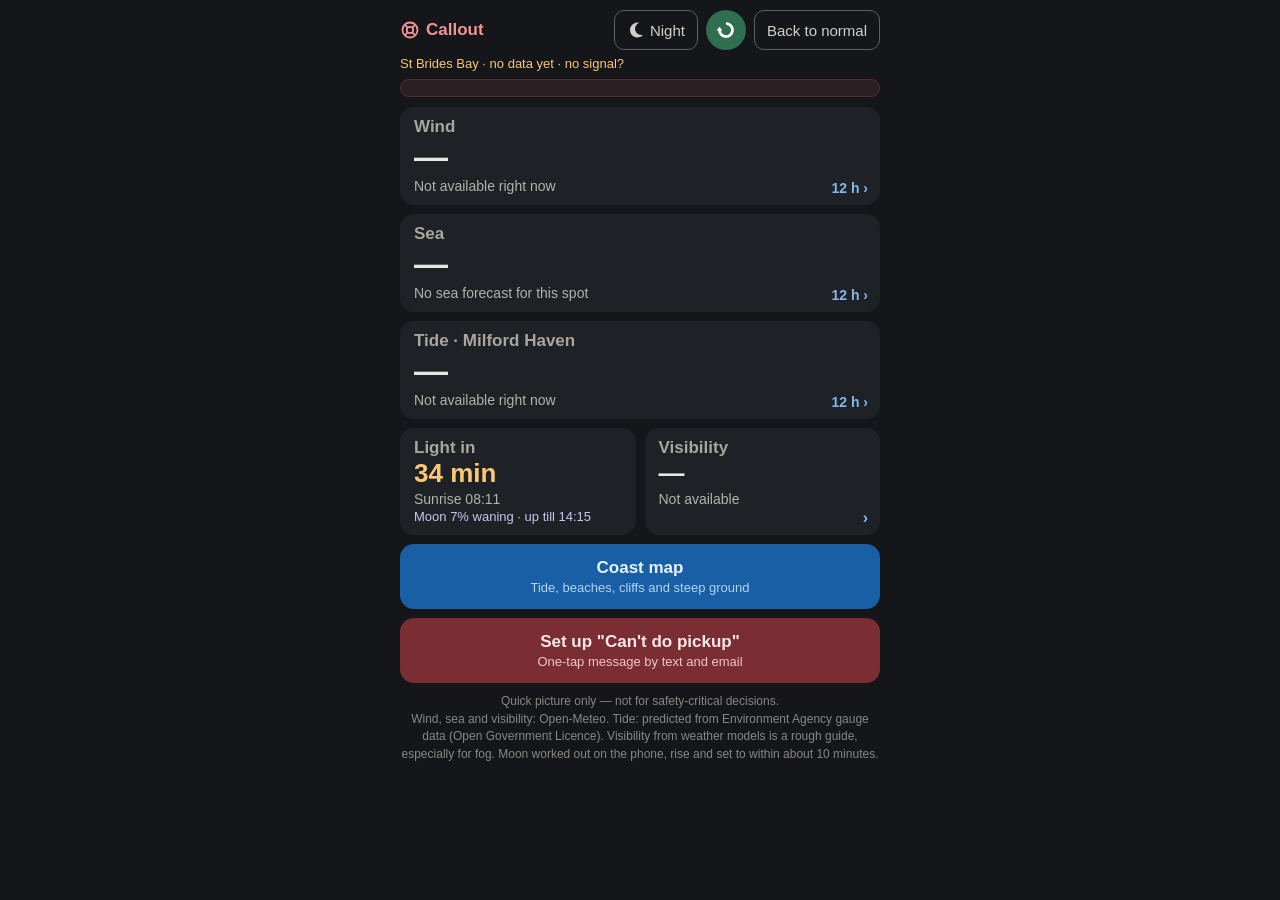
==== callout.html @ 552d213f "Add files via upload" ====
<!doctype html>
<html lang="en">
<head>
  <meta charset="utf-8">
  <script>
    // Same crash banner as the map page: any uncaught error shows in plain
    // text at the top, since there's no console to look at on a phone.
    window.addEventListener("error", function (e) {
      if (/ResizeObserver loop/.test(e.message || "")) return;
      showPageCrashBanner((e.error && e.error.stack) || e.message || String(e));
    });
    window.addEventListener("unhandledrejection", function (e) {
      showPageCrashBanner((e.reason && e.reason.stack) || (e.reason && e.reason.message) || String(e.reason));
    });
    function showPageCrashBanner(text) {
      var el = document.getElementById("pageCrashBanner");
      if (!el) {
        el = document.createElement("pre");
        el.id = "pageCrashBanner";
        el.style.cssText = "position:relative;z-index:9999;margin:0;padding:12px 14px;background:#7a1f1f;color:#fff;font:12px/1.4 ui-monospace,monospace;white-space:pre-wrap;word-break:break-word;";
        document.body.insertBefore(el, document.body.firstChild);
      }
      el.textContent += (el.textContent ? "\n\n" : "") + text;
    }
  </script>
  <meta name="viewport" content="width=device-width,initial-scale=1,maximum-scale=1,viewport-fit=cover">
  <meta name="theme-color" content="#14161a">
  <link rel="manifest" href="manifest.json">
  <link rel="apple-touch-icon" href="apple-touch-icon.png">
  <meta name="apple-mobile-web-app-capable" content="yes">
  <meta name="apple-mobile-web-app-status-bar-style" content="black">
  <meta name="apple-mobile-web-app-title" content="Cloude">
  <title>Callout — Cloude</title>
  <style>
    /* No whole-page zooming: a double tap or pinch outside the map
       used to zoom the page itself on iOS and throw the layout out.
       (The map canvas handles its own pinch and keeps touch-action: none.) */
    html { -webkit-text-size-adjust: 100%; text-size-adjust: 100%; }
    * { touch-action: manipulation; }
    /* The callout screen is always dark, whatever the Appearance theme:
       it's used at night and shouldn't dazzle. Self-contained on purpose
       — it doesn't use style.css, so nothing here can affect other pages. */
    *, *::before, *::after { box-sizing: border-box; }
    html, body { margin: 0; background: #14161a; color: #e8e6df; }
    body {
      font-family: -apple-system, BlinkMacSystemFont, "Segoe UI", Roboto, sans-serif;
      padding: calc(env(safe-area-inset-top, 0px) + 10px) 12px calc(env(safe-area-inset-bottom, 0px) + 14px);
      -webkit-text-size-adjust: 100%;
    }
    .callout { max-width: 480px; margin: 0 auto; }
    .top { display: flex; align-items: center; gap: 8px; }
    .title { font-size: 17px; font-weight: 600; color: #f09595; display: flex; align-items: center; gap: 6px; }
    .top-buttons { margin-left: auto; display: flex; gap: 8px; }
    button {
      font: inherit; color: #d3d1c7; background: transparent;
      border: 1px solid #5f5e5a; border-radius: 10px; padding: 8px 12px; font-size: 15px;
      -webkit-tap-highlight-color: transparent;
    }
    button:active { background: #2a2e34; }
    /* Same look as the front page's refresh buttons (.card-refresh-button
       in style.css): a filled circle in the chosen theme colour with the
       same white arrow, just bigger for a wet, moving hand. */
    #calloutRefresh {
      display: inline-flex; align-items: center; justify-content: center;
      width: 40px; height: 40px; min-height: 0; padding: 0; border: 0; border-radius: 50%;
      background: var(--callout-accent, #2f6f4f); color: #fff; line-height: 0;
    }
    #calloutRefresh svg { width: 20px; height: 20px; flex-shrink: 0; }
    #calloutRefresh:active { filter: brightness(0.85); }
    #calloutRefresh.spinning svg { animation: spin 1s linear infinite; }
    @keyframes spin { to { transform: rotate(360deg); } }
    .updated { font-size: 13px; color: #888780; margin: 6px 0 12px; }
    .updated.stale { color: #fac775; }
    /* Shown when a pin has been placed on the Coast map. */
    .pin-line {
      display: flex; align-items: center; gap: 10px; background: #2a1f22; border: 1px solid #5c2b30;
      border-radius: 12px; padding: 8px 12px; margin: -4px 0 10px; font-size: 14px; line-height: 1.4;
    }
    .pin-line .pin-text { flex: 1; }
    .pin-line b { font-variant-numeric: tabular-nums; }
    .pin-line .dot { width: 10px; height: 10px; border-radius: 50%; background: #e5484d; flex: none; }
    .pin-line button { padding: 5px 10px; font-size: 14px; }
    .box { background: #1e2126; border-radius: 14px; padding: 10px 14px 11px; margin-bottom: 9px; }
    .label { font-size: 17px; color: #a8a69e; font-weight: 600; display: flex; align-items: baseline; gap: 8px; }
    .label-right { margin-left: auto; font-weight: 600; color: #d3d1c7; text-align: right; }
    .label-right.warm { color: #fac775; }
    .label-right.hot { color: #f09595; }
    .row { display: flex; align-items: baseline; gap: 8px; flex-wrap: wrap; }
    .big { font-size: 34px; font-weight: 600; line-height: 1.15; font-variant-numeric: tabular-nums; }
    .big.tide { color: #85b7eb; font-size: 30px; }
    .big.dim { color: #888780; font-size: 22px; }
    .mid { font-size: 26px; font-weight: 600; line-height: 1.2; font-variant-numeric: tabular-nums; }
    .hot { color: #f09595; }
    .warm { color: #fac775; }
    /* Visibility under 1 nm now or within 3 h: amber by day, white at night. */
    .vis-warn { color: #fac775; }
    html.night .vis-warn { color: inherit; }
    .unit { font-size: 15px; color: #b4b2a9; }
    .push { margin-left: auto; }
    .line { font-size: 14px; color: #b4b2a9; margin-top: 2px; }
    .line.strong { color: #d3d1c7; font-size: 15px; }
    .line.moon { color: #c9c7f0; font-size: 13px; }
    .pair { display: grid; grid-template-columns: 1fr 1fr; gap: 9px; margin-bottom: 9px; }
    .pair .box { margin-bottom: 0; }
    .coast {
      display: block; width: 100%; padding: 14px; font-size: 17px; font-weight: 600;
      background: #185fa5; color: #e6f1fb; border-radius: 14px; text-align: center;
      text-decoration: none; -webkit-tap-highlight-color: transparent;
    }
    .coast:active { background: #134c85; }
    .coast small { display: block; font-weight: 400; font-size: 13px; margin-top: 2px; color: #b5d4f4; }
    /* "Can't do pickup" button, and its sheet (pickup.js). */
    .pickup {
      display: block; width: 100%; margin-top: 9px; padding: 14px; font: inherit; font-size: 17px; font-weight: 600;
      background: #7a2e33; color: #fbe9ea; border: none; border-radius: 14px; text-align: center;
    }
    .pickup:active { background: #632529; }
    .pickup small { display: block; font-weight: 400; font-size: 13px; margin-top: 2px; color: #f3c4c7; }
    .pickup-last { font-size: 13px; color: #888780; text-align: center; margin: 6px 0 0; }
    body.sheet-open { overflow: hidden; }
    .sheet {
      position: fixed; inset: 0; z-index: 50; background: #14161a; overflow-y: auto;
      padding: calc(env(safe-area-inset-top, 0px) + 10px) 12px calc(env(safe-area-inset-bottom, 0px) + 20px);
      -webkit-overflow-scrolling: touch;
    }
    .sheet-inner { max-width: 480px; margin: 0 auto; }
    .sheet h2 { font-size: 19px; margin: 4px 0 10px; color: #f09595; display: flex; align-items: center; }
    .sheet h2 button { margin-left: auto; font-weight: 400; }
    .sheet label { display: block; font-size: 15px; color: #a8a69e; font-weight: 600; margin: 12px 0 4px; }
    .sheet input[type=text], .sheet input[type=time], .sheet input[type=tel], .sheet input[type=email], .sheet textarea {
      width: 100%; font: inherit; font-size: 17px; color: #e8e6df; background: #1e2126;
      border: 1px solid #5f5e5a; border-radius: 10px; padding: 10px 12px; -webkit-appearance: none;
    }
    .sheet textarea { min-height: 64px; resize: vertical; }
    .sheet .hint { font-size: 13px; color: #888780; margin: 4px 0 0; line-height: 1.4; }
    .sheet .check { display: flex; gap: 10px; align-items: center; font-weight: 400; color: #d3d1c7; }
    .sheet .check input { width: 22px; height: 22px; }
    .time-row { display: flex; gap: 8px; align-items: center; }
    .time-row input { flex: 1; font-size: 26px !important; font-weight: 600; font-variant-numeric: tabular-nums; min-height: 54px; }
    .no-time { margin: 8px 0 0; padding: 8px 10px; border-left: 4px solid #fac775; background: rgba(250,199,117,0.12); border-radius: 4px; color: #fac775; font-size: 14px; }
    .pickup-card { background: #1e2126; border-radius: 14px; padding: 10px 12px 12px; margin-bottom: 10px; }
    .pickup-card.left-out { opacity: 0.45; }
    .pickup-card label { margin-top: 8px; }
    .pickup-card input[type=text], .pickup-card input[type=time] { background: #14161a; }
    .card-pair { display: grid; grid-template-columns: 1fr 1fr; gap: 8px; }
    .card-pair label { margin-top: 4px; font-size: 14px; }
    .pickup-card .card-pair input[type=text] { font-size: 16px; padding: 9px 10px; }
    .card-time { margin-top: 10px; }
    .pickup-card .card-time input { font-size: 22px !important; min-height: 48px; }
    .pickup-card .no-time { margin-top: 6px; font-size: 13px; padding: 6px 8px; }
    .card-top { display: flex; align-items: center; min-height: 34px; }
    .card-top .include { margin: 0; }
    .card-top .card-title { font-weight: 600; color: #d3d1c7; font-size: 16px; }
    .card-top .remove { margin-left: auto; padding: 5px 10px; font-size: 14px; }
    .add-pickup { display: block; width: 100%; padding: 12px; border-style: dashed; color: #85b7eb; font-weight: 600; }
    .preview {
      white-space: pre-wrap; word-break: break-word; background: #1e2126; border-radius: 12px; padding: 10px 12px;
      font-size: 14px; line-height: 1.45; color: #d3d1c7; margin-top: 6px;
    }
    .send-now {
      display: block; width: 100%; margin-top: 14px; padding: 16px; font: inherit; font-size: 19px; font-weight: 700;
      background: #c4363d; color: #fff; border: none; border-radius: 14px;
    }
    .send-now:active { background: #a52d33; }
    .send-now:disabled { opacity: 0.6; }
    .row-buttons { display: flex; gap: 8px; margin-top: 10px; flex-wrap: wrap; }
    .status { font-size: 14px; color: #fac775; margin: 10px 0 0; line-height: 1.4; }
    .sheet details { margin-top: 16px; background: #1e2126; border-radius: 12px; padding: 10px 12px; font-size: 14px; line-height: 1.5; color: #d3d1c7; }
    .sheet details summary { font-weight: 600; color: #85b7eb; font-size: 15px; }
    .sheet details ol { padding-left: 20px; margin: 8px 0; }
    .sheet details li { margin-bottom: 6px; }
    .sheet details ul { padding-left: 18px; margin: 6px 0 0; }
    /* "Set up sending": the shared Cloude Send shortcut and who gets it. */
    .sheet details.sending h3 { font-size: 16px; color: #e8e6df; margin: 16px 0 4px; }
    .sheet details.sending p { margin: 4px 0; }
    .sheet details.sending input + input { margin-top: 6px; }
    .get-shortcut, .send-test {
      display: block; width: 100%; margin-top: 8px; padding: 13px; font: inherit; font-size: 17px; font-weight: 600;
      text-align: center; text-decoration: none; border-radius: 12px; border: none;
    }
    .get-shortcut { background: #185fa5; color: #e6f1fb; }
    .get-shortcut:active { background: #134c85; }
    .send-test { background: #2c3036; color: #e8e6df; border: 1px solid #5f5e5a; }
    .send-test:active { background: #23262b; }
    .pickup-to { font-size: 14px; color: #a8a69e; margin: 12px 0 0; }
    .pickup-to.warn { color: #fac775; }
    /* Tap a box for its next 12 hours (callout-detail.js). */
    .box.tappable { position: relative; cursor: pointer; -webkit-tap-highlight-color: transparent; }
    .box.tappable:active { background: #262a30; }
    .box.tappable::after {
      content: "12 h ›"; position: absolute; right: 12px; bottom: 9px; font-size: 14px; font-weight: 700; color: #85b7eb;
    }
    .pair .box.tappable::after { content: "›"; font-size: 16px; bottom: 8px; }
    .detail-sub { font-size: 14px; color: #888780; margin: -6px 0 8px; }
    .detail-chart { display: block; background: #1a1d22; border-radius: 12px; }
    /* Graph and list text sized up for rain and a bouncing boat. */
    .detail-chart .ax { font-size: 15px; font-weight: 600; fill: #b4b2a9; }
    .detail-chart .mk { font-size: 17px; font-weight: 700; fill: #f1efe8; }
    .detail-key { display: flex; gap: 16px; flex-wrap: wrap; font-size: 16px; font-weight: 600; color: #d3d1c7; margin: 8px 2px 4px; }
    .detail-key i { display: inline-block; width: 18px; height: 5px; border-radius: 3px; margin-right: 7px; vertical-align: 4px; }
    .detail-note { font-size: 14px; color: #a8a69e; margin: 6px 2px; line-height: 1.4; }
    .detail-empty { font-size: 15px; color: #b4b2a9; line-height: 1.5; }
    .detail-table { width: 100%; border-collapse: collapse; margin-top: 10px; font-size: 18px; font-variant-numeric: tabular-nums; }
    .detail-table th { text-align: left; font-size: 14px; color: #a8a69e; font-weight: 600; padding: 4px 6px; border-bottom: 1px solid #2c3036; }
    .detail-table td { padding: 9px 6px; border-bottom: 1px solid #23262b; color: #e8e6df; }
    .detail-table td.warm { color: #fac775; font-weight: 600; }
    .detail-table td.hot { color: #f09595; font-weight: 600; }
    .detail-table tr.tide-ev td { color: #85b7eb; font-weight: 600; }
    .foot { font-size: 12px; color: #888780; text-align: center; margin-top: 10px; line-height: 1.45; }
  </style>
  <script>
    // iOS ignores "no zoom" in the viewport tag, so stop its pinch and
    // double-tap page zoom directly. The coast map's own pinch-zoom uses
    // pointer events and isn't affected.
    (function () {
      ["gesturestart", "gesturechange", "gestureend"].forEach(function (t) {
        document.addEventListener(t, function (e) { e.preventDefault(); }, { passive: false });
      });
      document.addEventListener("dblclick", function (e) { e.preventDefault(); }, { passive: false });
    })();
  </script>
  <script src="night.js"></script>
</head>
<body>
  <svg width="0" height="0" style="position:absolute" aria-hidden="true" focusable="false"><filter id="nightRed" color-interpolation-filters="sRGB"><feColorMatrix type="matrix" values="0.26 0.52 0.10 0 0.015  0 0 0 0 0  0 0 0 0 0  0 0 0 1 0"/></filter></svg>
  <main class="callout">
    <div class="top">
      <span class="title">
        <svg width="20" height="20" viewBox="0 0 20 20" fill="none" aria-hidden="true">
          <circle cx="10" cy="10" r="7.5" stroke="currentColor" stroke-width="1.8"/>
          <circle cx="10" cy="10" r="3.2" stroke="currentColor" stroke-width="1.8"/>
          <path d="M4.7 4.7l3 3M15.3 4.7l-3 3M4.7 15.3l3-3M15.3 15.3l-3-3" stroke="currentColor" stroke-width="1.8"/>
        </svg>
        Callout
      </span>
      <div class="top-buttons">
        <button id="nightToggle" class="night-toggle" type="button" aria-pressed="false" aria-label="Night mode"><svg viewBox="0 0 16 16" aria-hidden="true"><path d="M10.8 1.6a6.6 6.6 0 1 0 3.6 10.6A5.6 5.6 0 0 1 10.8 1.6z" fill="currentColor"/></svg><span class="night-label">Night</span></button>
        <button id="calloutRefresh" type="button" aria-label="Refresh"><svg width="20" height="20" viewBox="0 0 16 16" fill="none" aria-hidden="true"><path d="M8.9,2.88 A5.2,5.2 0 1 1 2.8,8" stroke="currentColor" stroke-width="2.2" stroke-linecap="round" fill="none"/><path d="M2.8,5.4 L0.5,8.3 L5.1,8.3 Z" fill="currentColor"/></svg></button>
        <script>
          // The front page's theme colour (Settings > Appearance), so the
          // refresh button matches. Same values as style.css's themes.
          (function () {
            var accents = { mint: "#2f6f4f", gold: "#c9a227", sand: "#a97142", red: "#b0463f", blue: "#3d6d95", teal: "#2b7a78", olive: "#6f7a3a" };
            try {
              var t = localStorage.getItem("forecast-compare:theme") || "mint";
              document.documentElement.style.setProperty("--callout-accent", accents[t] || accents.mint);
            } catch (e) {}
          })();
        </script>
        <button id="calloutBack" type="button">Back to normal</button>
      </div>
    </div>
    <div id="calloutUpdated" class="updated">St Brides Bay</div>
    <div id="calloutPin" class="pin-line" hidden></div>

    <section id="calloutWind" class="box"><div class="label">Wind</div><div class="row"><span class="big dim">Loading…</span></div></section>
    <section id="calloutSea" class="box"><div class="label">Sea</div><div class="row"><span class="big dim">Loading…</span></div></section>
    <section id="calloutTide" class="box"><div class="label">Tide</div><div class="row"><span class="big dim">Loading…</span></div></section>
    <div class="pair">
      <section id="calloutLight" class="box"><div class="label">Light</div><div class="mid">—</div></section>
      <section id="calloutVis" class="box"><div class="label">Visibility</div><div class="mid">—</div></section>
    </div>

    <a class="coast" href="coast.html">Coast map<small>Tide, beaches, cliffs and steep ground</small></a>

    <button id="pickupButton" class="pickup" type="button">Can't do pickup</button>
    <p id="pickupLast" class="pickup-last" hidden></p>

    <p class="foot">Quick picture only — not for safety-critical decisions.<br>
      Wind, sea and visibility: Open-Meteo. Tide: predicted from Environment Agency gauge data (Open Government Licence). Visibility from weather models is a rough guide, especially for fog. Moon worked out on the phone, rise and set to within about 10 minutes.</p>
  </main>

  <div id="detailSheet" class="sheet" hidden>
    <div class="sheet-inner">
      <h2 style="color:#e8e6df"><span id="detailTitle">Next 12 hours</span> <button id="detailClose" type="button">Close</button></h2>
      <p id="detailPlace" class="detail-sub"></p>
      <div id="detailBody"></div>
    </div>
  </div>

  <div id="pickupSheet" class="sheet" hidden>
    <div class="sheet-inner">
      <h2>Can't do pickup <button id="pickupClose" type="button">Close</button></h2>

      <p id="pickupSetupIntro" class="hint" hidden>Fill this in once. It's kept on this phone, and any change you make here is saved as you type. Add a card for each child or dog. At a callout, just pick the times and tap Send; untick Include to leave one out that day. Who receives it is set in “Set up sending” below.</p>

      <div id="pickupRows"></div>
      <button id="pickupAdd" type="button" class="add-pickup">+ Add another pickup</button>

      <label for="pickupIfUnable">If they can't, contact</label>
      <input id="pickupIfUnable" type="text" placeholder="e.g. Dad on 07700 900123, or Sarah" autocomplete="off">

      <p id="pickupTo" class="pickup-to"></p>
      <p id="pickupNoneNote" class="hint" hidden>No pickup named or ticked, so this sends just the "called out" message below.</p>
      <button id="pickupSendNow" class="send-now" type="button">Send now</button>
      <p id="pickupStatus" class="status"></p>

      <label>Message that will be sent</label>
      <div id="pickupPreview" class="preview"></div>
      <p id="pickupPosState" class="hint"></p>

      <details id="pickupMore">
        <summary>More options</summary>
        <label for="pickupOpening">First line</label>
        <textarea id="pickupOpening"></textarea>
        <label for="pickupCalledOut">Message when there's no pickup</label>
        <textarea id="pickupCalledOut"></textarea>
        <label class="check"><input id="pickupIncludePos" type="checkbox"> Include my current position</label>
        <div class="row-buttons">
          <button id="pickupDelete" type="button">Delete saved message</button>
        </div>
      </details>

      <details id="pickupSending" class="sending">
        <summary id="pickupSendingSummary">Set up sending</summary>
        <p>Do this once. Everything stays on this phone.</p>

        <h3>1. Add the sending shortcut</h3>
        <p>Cloude writes the message; a small iPhone shortcut called <b>Cloude Send</b> sends it from your own number and email. Tap the button, then tap <b>Add Shortcut</b>. Then come back to Cloude. There's nothing to change in it.</p>
        <a id="pickupGetShortcut" class="get-shortcut" href="#" target="_blank" rel="noopener">Get the shortcut</a>

        <h3>2. Who gets the message</h3>
        <label for="pickupText0">Mobile numbers (texts)</label>
        <input id="pickupText0" type="tel" inputmode="tel" placeholder="e.g. 07700 900123" autocomplete="off">
        <input id="pickupText1" type="tel" inputmode="tel" placeholder="Second number (optional)" autocomplete="off">
        <input id="pickupText2" type="tel" inputmode="tel" placeholder="Third number (optional)" autocomplete="off">
        <label for="pickupEmail0">Email addresses</label>
        <input id="pickupEmail0" type="email" inputmode="email" placeholder="e.g. sarah@example.com" autocomplete="off" autocapitalize="off" spellcheck="false">
        <input id="pickupEmail1" type="email" inputmode="email" placeholder="Second address (optional)" autocomplete="off" autocapitalize="off" spellcheck="false">
        <input id="pickupEmail2" type="email" inputmode="email" placeholder="Third address (optional)" autocomplete="off" autocapitalize="off" spellcheck="false">
        <p id="pickupRecipientsCheck" class="status" hidden></p>

        <h3>3. Send a test</h3>
        <p>This sends a message headed <b>TEST — please ignore</b> to everyone above, showing them what a real one will look like. The first time, the iPhone asks whether <i>Cloude Send</i> may send messages: tap <b>Always Allow</b>. If it asks which email account to use, choose yours.</p>
        <button id="pickupSendTest" type="button" class="send-test">Send a test</button>
        <p id="pickupTestStatus" class="status"></p>

        <p class="hint">If tapping Send does nothing, step 1 hasn't been done on this phone. An older shortcut called <i>Cloude Pickup</i> is no longer used and can be deleted.</p>
      </details>
    </div>
  </div>

  <script src="tide.js"></script>
  <script src="moon.js"></script>
  <script src="callout.js"></script>
  <script src="callout-detail.js"></script>
  <script src="pickup.js"></script>
  <script>
    if ("serviceWorker" in navigator) {
      window.addEventListener("load", () => navigator.serviceWorker.register("sw.js"));
    }
  </script>
</body>
</html>
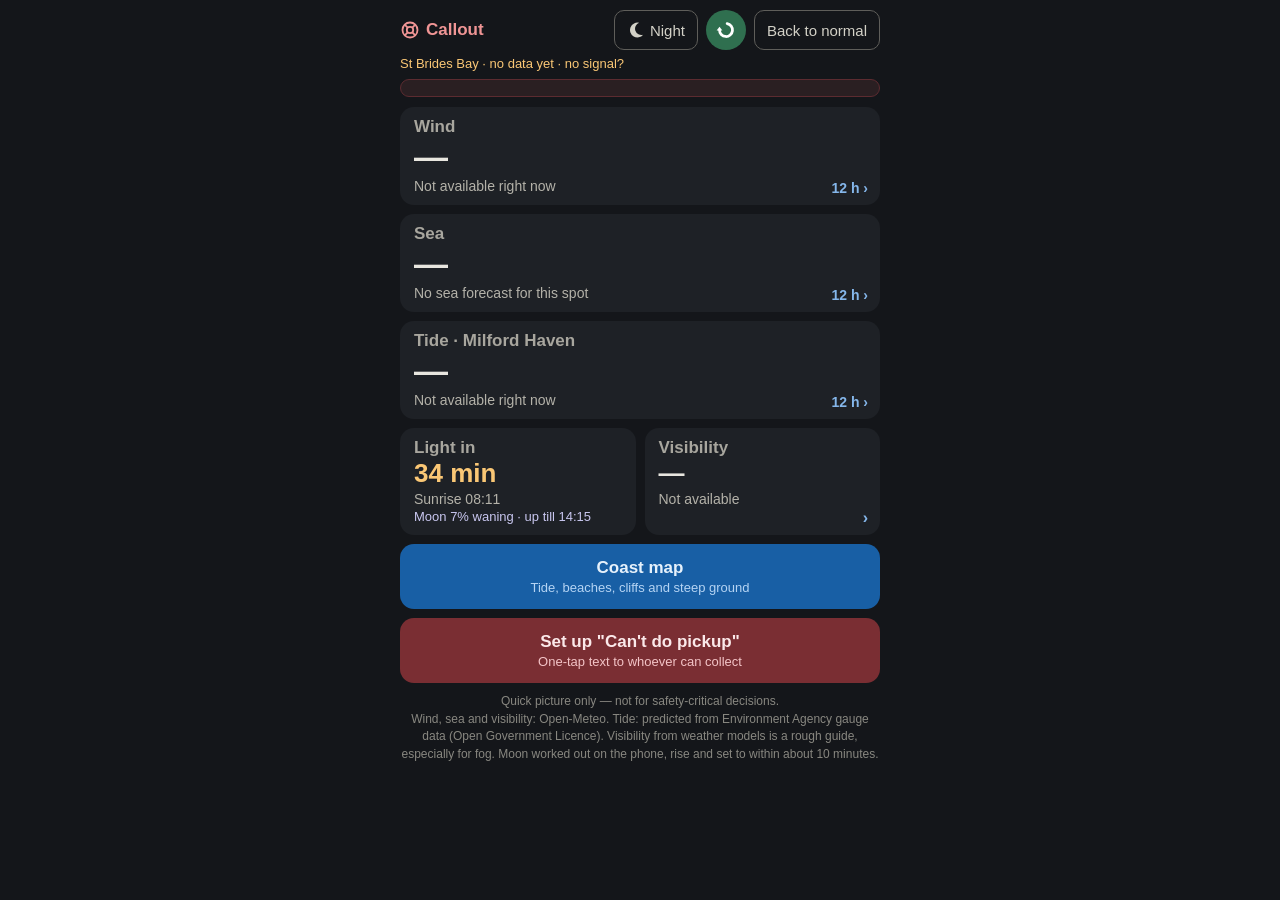
==== commit b7340769: "Add files via upload" ====
--- a/callout.html
+++ b/callout.html
@@ -170,16 +170,24 @@
     .sheet details ol { padding-left: 20px; margin: 8px 0; }
     .sheet details li { margin-bottom: 6px; }
     .sheet details ul { padding-left: 18px; margin: 6px 0 0; }
-    /* "Set up sending": the shared Cloude Send shortcut and who gets it. */
+    /* "Who gets the message": the recipients typed into Cloude. */
     .sheet details.sending h3 { font-size: 16px; color: #e8e6df; margin: 16px 0 4px; }
     .sheet details.sending p { margin: 4px 0; }
     .sheet details.sending input + input { margin-top: 6px; }
-    .get-shortcut, .send-test {
+    .fallback {
+      display: block; width: 100%; margin-top: 8px; padding: 10px; font: inherit; font-size: 15px;
+      background: transparent; color: #85b7eb; border: 1px dashed #5f5e5a; border-radius: 12px;
+    }
+    .fallback[hidden] { display: none; }
+    .get-shortcut {
+      display: block; width: 100%; margin-top: 8px; padding: 13px; font: inherit; font-size: 17px; font-weight: 600;
+      text-align: center; text-decoration: none; border-radius: 12px; background: #185fa5; color: #e6f1fb;
+    }
+    .get-shortcut:active { background: #134c85; }
+    .send-test {
       display: block; width: 100%; margin-top: 8px; padding: 13px; font: inherit; font-size: 17px; font-weight: 600;
       text-align: center; text-decoration: none; border-radius: 12px; border: none;
     }
-    .get-shortcut { background: #185fa5; color: #e6f1fb; }
-    .get-shortcut:active { background: #134c85; }
     .send-test { background: #2c3036; color: #e8e6df; border: 1px solid #5f5e5a; }
     .send-test:active { background: #23262b; }
     .pickup-to { font-size: 14px; color: #a8a69e; margin: 12px 0 0; }
@@ -282,7 +290,7 @@
     <div class="sheet-inner">
       <h2>Can't do pickup <button id="pickupClose" type="button">Close</button></h2>
 
-      <p id="pickupSetupIntro" class="hint" hidden>Fill this in once. It's kept on this phone, and any change you make here is saved as you type. Add a card for each child or dog. At a callout, just pick the times and tap Send; untick Include to leave one out that day. Who receives it is set in “Set up sending” below.</p>
+      <p id="pickupSetupIntro" class="hint" hidden>Fill this in once. It's kept on this phone, and any change you make here is saved as you type. Add a card for each child or dog. At a callout, just pick the times and tap Send; untick Include to leave one out that day. Who receives it is set in “Who gets the message” below.</p>
 
       <div id="pickupRows"></div>
       <button id="pickupAdd" type="button" class="add-pickup">+ Add another pickup</button>
@@ -293,6 +301,7 @@
       <p id="pickupTo" class="pickup-to"></p>
       <p id="pickupNoneNote" class="hint" hidden>No pickup named or ticked, so this sends just the "called out" message below.</p>
       <button id="pickupSendNow" class="send-now" type="button">Send now</button>
+      <button id="pickupFallback" class="fallback" type="button" hidden>Didn't send? Open it in Messages instead</button>
       <p id="pickupStatus" class="status"></p>
 
       <label>Message that will be sent</label>
@@ -312,30 +321,26 @@
       </details>
 
       <details id="pickupSending" class="sending">
-        <summary id="pickupSendingSummary">Set up sending</summary>
-        <p>Do this once. Everything stays on this phone.</p>
-
-        <h3>1. Add the sending shortcut</h3>
-        <p>Cloude writes the message; a small iPhone shortcut called <b>Cloude Send</b> sends it from your own number and email. Tap the button, then tap <b>Add Shortcut</b>. Then come back to Cloude. There's nothing to change in it.</p>
-        <a id="pickupGetShortcut" class="get-shortcut" href="#" target="_blank" rel="noopener">Get the shortcut</a>
-
-        <h3>2. Who gets the message</h3>
+        <summary id="pickupSendingSummary">Who gets the message</summary>
+        <p>Fill this in once. It's kept on this phone.</p>
         <label for="pickupText0">Mobile numbers (texts)</label>
         <input id="pickupText0" type="tel" inputmode="tel" placeholder="e.g. 07700 900123" autocomplete="off">
         <input id="pickupText1" type="tel" inputmode="tel" placeholder="Second number (optional)" autocomplete="off">
         <input id="pickupText2" type="tel" inputmode="tel" placeholder="Third number (optional)" autocomplete="off">
-        <label for="pickupEmail0">Email addresses</label>
-        <input id="pickupEmail0" type="email" inputmode="email" placeholder="e.g. sarah@example.com" autocomplete="off" autocapitalize="off" spellcheck="false">
-        <input id="pickupEmail1" type="email" inputmode="email" placeholder="Second address (optional)" autocomplete="off" autocapitalize="off" spellcheck="false">
-        <input id="pickupEmail2" type="email" inputmode="email" placeholder="Third address (optional)" autocomplete="off" autocapitalize="off" spellcheck="false">
         <p id="pickupRecipientsCheck" class="status" hidden></p>
 
-        <h3>3. Send a test</h3>
-        <p>This sends a message headed <b>TEST — please ignore</b> to everyone above, showing them what a real one will look like. The first time, the iPhone asks whether <i>Cloude Send</i> may send messages: tap <b>Always Allow</b>. If it asks which email account to use, choose yours.</p>
+        <h3>Add the sending shortcut</h3>
+        <p>Cloude writes the message; a small iPhone shortcut called <b>Cloude Send</b> texts it from your own number. Tap the button, then <b>Add Shortcut</b>, then come back to Cloude. There's nothing to change in it.</p>
+        <p>When you tap <b>Send now</b>, the Shortcuts app shows for a moment while the text goes. Tap <b>◀ Cloude</b> in its top corner to come back.</p>
+        <a id="pickupGetShortcut" class="get-shortcut" href="#" target="_blank" rel="noopener">Get the shortcut</a>
+        <p class="hint">If it ever doesn't send, a <b>Didn't send?</b> button appears under Send now: it opens Messages with everything filled in, and you tap Send.</p>
+
+        <h3>Try it</h3>
+        <p>This texts everyone above, headed <b>TEST — please ignore</b>, so they see what a real one will look like. The first time, the iPhone asks whether <i>Cloude Send</i> may send messages: tap <b>Always Allow</b>, so it never has to ask during a callout.</p>
         <button id="pickupSendTest" type="button" class="send-test">Send a test</button>
         <p id="pickupTestStatus" class="status"></p>
 
-        <p class="hint">If tapping Send does nothing, step 1 hasn't been done on this phone. An older shortcut called <i>Cloude Pickup</i> is no longer used and can be deleted.</p>
+        <p class="hint">An older shortcut called <i>Cloude Pickup</i> is no longer used and can be deleted.</p>
       </details>
     </div>
   </div>
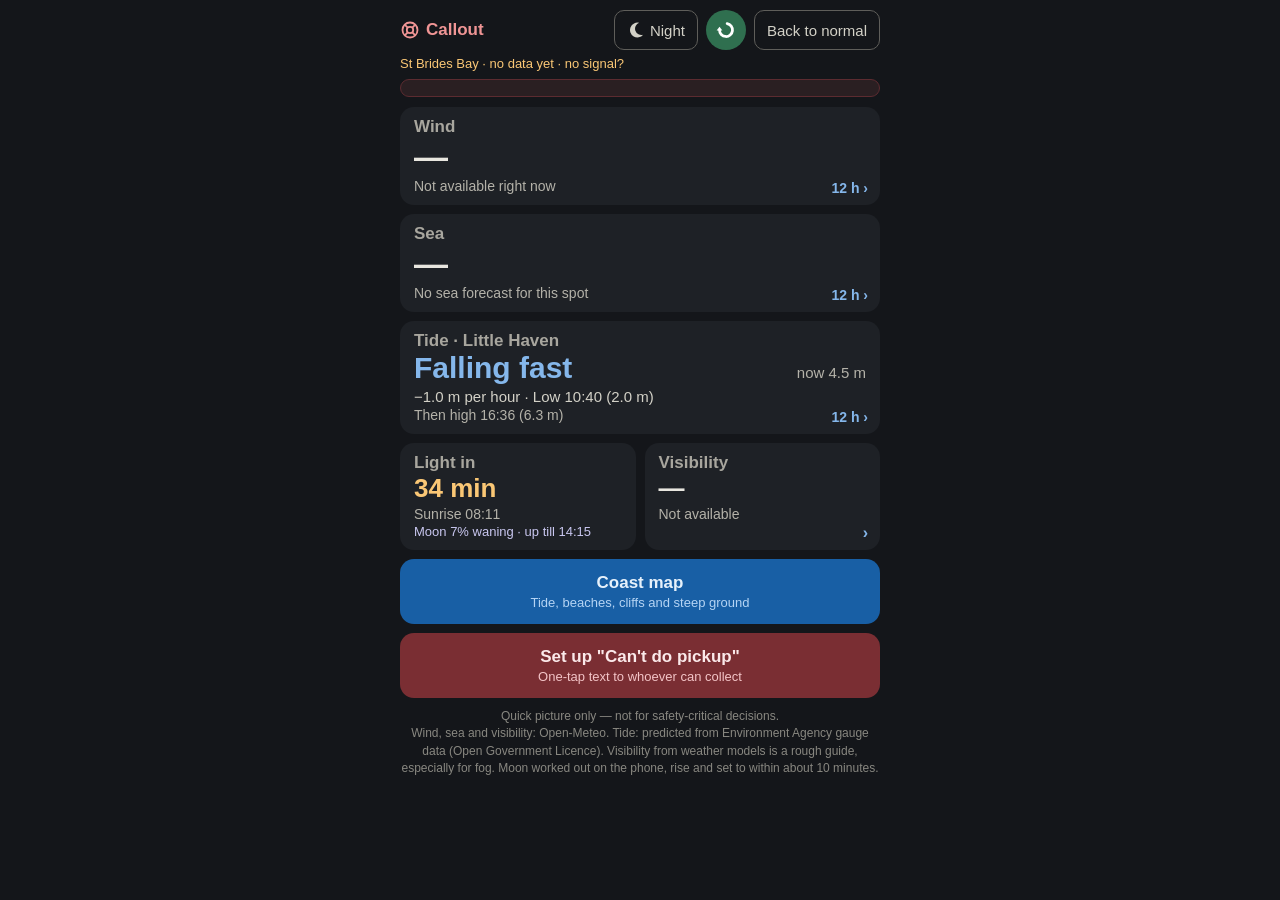
==== commit 6acd3f07: "v153: nine forecasters for the front page and all rain; blended Callout/Coast wind - Precache fetche" ====
--- a/callout.html
+++ b/callout.html
@@ -190,6 +190,43 @@
     }
     .send-test { background: #2c3036; color: #e8e6df; border: 1px solid #5f5e5a; }
     .send-test:active { background: #23262b; }
+    /* First-time set-up card, at the top of the sheet until a test has
+       gone through; then hidden for good (pickup.js). */
+    .setup-card { background: #1d2a38; border: 1px solid #2f4b66; border-radius: 14px; padding: 14px 14px 6px; margin: 0 0 16px; }
+    .setup-card h3 { margin: 0 0 10px; font-size: 18px; color: #e6f1fb; }
+    .setup-card h3 span { font-weight: 400; font-size: 14px; color: #a8a69e; }
+    .setup-step { display: flex; gap: 12px; margin: 0 0 14px; }
+    .step-num { flex: 0 0 28px; height: 28px; border-radius: 50%; background: #185fa5; color: #fff;
+      font-weight: 700; display: flex; align-items: center; justify-content: center; font-size: 15px; }
+    .setup-step.done .step-num { background: #2e7d4f; font-size: 0; }
+    .setup-step.done .step-num::after { content: "✓"; font-size: 16px; }
+    .step-body { flex: 1; min-width: 0; font-size: 15px; line-height: 1.4; color: #d8d6cf; }
+    .step-body input + input { margin-top: 6px; }
+    .step-body #pickupNumbers { margin-top: 8px; }
+    .step-note { font-size: 13.5px; color: #a8a69e; margin: 8px 0 0; }
+    .sub { display: flex; gap: 10px; margin: 14px 0 0; align-items: flex-start; }
+    .sub-l { flex: 0 0 16px; font-weight: 700; color: #85b7eb; }
+    .sub-t { flex: 1; min-width: 0; font-size: 14.5px; color: #d0cec7; }
+    /* Little drawings of the iPhone share panel (not screenshots). */
+    .pic { margin: 8px 0 2px; background: #f2f2f7; border-radius: 12px; padding: 8px; color: #111; font-size: 13px; }
+    .pic-row { background: #fff; border-radius: 9px; padding: 8px 10px; margin: 4px 0; display: flex; align-items: center; justify-content: space-between; }
+    .pic-ring { outline: 3px solid #e8452c; outline-offset: 2px; }
+    .pic-ico { width: 20px; height: 20px; border-radius: 5px; background: #c7c7cc; display: inline-block; margin-right: 8px; vertical-align: middle; }
+    .pic-cs { background: #7a4ce0; }
+    .pic-plus { width: 20px; height: 20px; border-radius: 50%; background: #34c759; color: #fff; font-style: normal; font-weight: 700;
+      display: flex; align-items: center; justify-content: center; }
+    .pic-faint { color: #888; }
+    .pic-lbl { font-size: 11px; color: #6d6d72; text-transform: uppercase; margin: 6px 4px 2px; }
+    .pic-head { display: flex; justify-content: space-between; padding: 2px 4px 4px; }
+    .pic-link { color: #0a63d8; }
+    .pic-tap { color: #e8452c; font-weight: 700; }
+    .pic-peeps { display: flex; gap: 8px; padding: 4px 4px 6px; }
+    .pic-peeps i { width: 34px; height: 34px; border-radius: 50%; background: #c7c7cc; }
+    .hide-setup { display: block; margin: 4px auto 10px; padding: 8px 14px; font: inherit; font-size: 15px;
+      background: transparent; color: #85b7eb; border: none; text-decoration: underline; }
+    .hide-setup[hidden] { display: none; }
+    .setup-done { font-size: 15px; color: #c0dd97; margin: 0 0 10px; line-height: 1.4; }
+    #pickupNumbers input + input { margin-top: 6px; }
     .pickup-to { font-size: 14px; color: #a8a69e; margin: 12px 0 0; }
     .pickup-to.warn { color: #fac775; }
     /* Tap a box for its next 12 hours (callout-detail.js). */
@@ -290,7 +327,64 @@
     <div class="sheet-inner">
       <h2>Can't do pickup <button id="pickupClose" type="button">Close</button></h2>
 
-      <p id="pickupSetupIntro" class="hint" hidden>Fill this in once. It's kept on this phone, and any change you make here is saved as you type. Add a card for each child or dog. At a callout, just pick the times and tap Send; untick Include to leave one out that day. Who receives it is set in “Who gets the message” below.</p>
+      <section id="pickupSetupCard" class="setup-card" hidden>
+        <h3>Set up sending <span>(once, about two minutes)</span></h3>
+        <div id="pickupSetupSteps">
+          <div class="setup-step" id="pickupStep1">
+            <div class="step-num">1</div>
+            <div class="step-body">
+              <b>Add the sending shortcut.</b> Press the blue <b>Get the shortcut</b> button below. When it opens, tap <b>Add Shortcut</b>, then come back to Cloude.
+              <a id="pickupGetShortcut" class="get-shortcut" href="#" target="_blank" rel="noopener">Get the shortcut</a>
+            </div>
+          </div>
+          <div class="setup-step" id="pickupStep2">
+            <div class="step-num">2</div>
+            <div class="step-body">
+              <b>Who gets the text?</b> Type up to three mobile numbers.
+              <div id="pickupNumbersSlotTop"></div>
+            </div>
+          </div>
+          <div class="setup-step" id="pickupStep3">
+            <div class="step-num">3</div>
+            <div class="step-body">
+              <b>Send a test.</b> Press <b>Send a test</b> below. Everyone above gets a text headed <i>TEST — please ignore</i>.
+              <button id="pickupSendTest" type="button" class="send-test">Send a test</button>
+              <p class="step-note">A panel slides up from the bottom of the screen, with people at the top and a list of options underneath. The first time only:</p>
+              <div class="sub"><div class="sub-l">a</div><div class="sub-t">Scroll the list to the very bottom and tap <b>Edit Actions…</b>
+                <div class="pic" aria-hidden="true">
+                  <div class="pic-peeps"><i></i><i></i><i></i><i></i><i></i></div>
+                  <div class="pic-row"><span><i class="pic-ico"></i>Copy</span></div>
+                  <div class="pic-row"><span><i class="pic-ico"></i>Add to Reading List</span></div>
+                  <div class="pic-row pic-faint">⋮</div>
+                  <div class="pic-row pic-ring"><span class="pic-link">Edit Actions…</span><span class="pic-tap">◀ tap</span></div>
+                </div></div></div>
+              <div class="sub"><div class="sub-l">b</div><div class="sub-t">Find <b>Cloude Send</b> and tap its green <b>+</b>. Then tap <b>Done</b> at the top.
+                <div class="pic" aria-hidden="true">
+                  <div class="pic-head"><b>Actions</b><span class="pic-link"><b>Done</b></span></div>
+                  <div class="pic-lbl">Favourites</div>
+                  <div class="pic-row"><span><i class="pic-ico"></i>Copy</span></div>
+                  <div class="pic-lbl">Other actions</div>
+                  <div class="pic-row"><span><i class="pic-ico"></i>Add to Reading List</span><i class="pic-plus">+</i></div>
+                  <div class="pic-row pic-ring"><span><i class="pic-ico pic-cs"></i><b>Cloude Send</b></span><i class="pic-plus">+</i></div>
+                </div></div></div>
+              <div class="sub"><div class="sub-l">c</div><div class="sub-t">Back in the list, <b>Cloude Send</b> is now near the top. Tap it.
+                <div class="pic" aria-hidden="true">
+                  <div class="pic-peeps"><i></i><i></i><i></i><i></i><i></i></div>
+                  <div class="pic-row"><span><i class="pic-ico"></i>Copy</span></div>
+                  <div class="pic-row pic-ring"><span><i class="pic-ico pic-cs"></i><b>Cloude Send</b></span><span class="pic-tap">◀ tap</span></div>
+                  <div class="pic-row"><span><i class="pic-ico"></i>Add to Reading List</span></div>
+                </div></div></div>
+              <div class="sub"><div class="sub-l">d</div><div class="sub-t">If the iPhone asks about the clipboard or sending messages, tap <b>Always Allow</b>.</div></div>
+              <p class="step-note">From then on, sending is just: <b>Send now</b>, then <b>Cloude Send</b>.</p>
+              <p id="pickupTestStatus" class="status"></p>
+            </div>
+          </div>
+        </div>
+        <button id="pickupHideSetup" type="button" class="hide-setup">Hide these steps</button>
+        <p id="pickupSetupDone" class="setup-done" hidden>✓ All set. From now on, tap <b>Send now</b>, then <b>Cloude Send</b> in the share panel. This box won't show again; the numbers can be changed in “Who gets the message” at the bottom.</p>
+      </section>
+
+      <p id="pickupSetupIntro" class="hint" hidden>Fill this in once. It's kept on this phone, and any change you make here is saved as you type. Add a card for each child or dog. At a callout, just pick the times and tap Send; untick Include to leave one out that day.</p>
 
       <div id="pickupRows"></div>
       <button id="pickupAdd" type="button" class="add-pickup">+ Add another pickup</button>
@@ -301,7 +395,7 @@
       <p id="pickupTo" class="pickup-to"></p>
       <p id="pickupNoneNote" class="hint" hidden>No pickup named or ticked, so this sends just the "called out" message below.</p>
       <button id="pickupSendNow" class="send-now" type="button">Send now</button>
-      <button id="pickupFallback" class="fallback" type="button" hidden>Didn't send? Open it in Messages instead</button>
+      <button id="pickupFallback" class="fallback" type="button" hidden>If not sent, open it in Messages instead</button>
       <p id="pickupStatus" class="status"></p>
 
       <label>Message that will be sent</label>
@@ -322,24 +416,18 @@
 
       <details id="pickupSending" class="sending">
         <summary id="pickupSendingSummary">Who gets the message</summary>
-        <p>Fill this in once. It's kept on this phone.</p>
-        <label for="pickupText0">Mobile numbers (texts)</label>
-        <input id="pickupText0" type="tel" inputmode="tel" placeholder="e.g. 07700 900123" autocomplete="off">
-        <input id="pickupText1" type="tel" inputmode="tel" placeholder="Second number (optional)" autocomplete="off">
-        <input id="pickupText2" type="tel" inputmode="tel" placeholder="Third number (optional)" autocomplete="off">
-        <p id="pickupRecipientsCheck" class="status" hidden></p>
-
-        <h3>Add the sending shortcut</h3>
-        <p>Cloude writes the message; a small iPhone shortcut called <b>Cloude Send</b> texts it from your own number. Tap the button, then <b>Add Shortcut</b>, then come back to Cloude. There's nothing to change in it.</p>
-        <p>When you tap <b>Send now</b>, the Shortcuts app shows for a moment while the text goes. Tap <b>◀ Cloude</b> in its top corner to come back.</p>
-        <a id="pickupGetShortcut" class="get-shortcut" href="#" target="_blank" rel="noopener">Get the shortcut</a>
-        <p class="hint">If it ever doesn't send, a <b>Didn't send?</b> button appears under Send now: it opens Messages with everything filled in, and you tap Send.</p>
-
-        <h3>Try it</h3>
-        <p>This texts everyone above, headed <b>TEST — please ignore</b>, so they see what a real one will look like. The first time, the iPhone asks whether <i>Cloude Send</i> may send messages: tap <b>Always Allow</b>, so it never has to ask during a callout.</p>
-        <button id="pickupSendTest" type="button" class="send-test">Send a test</button>
-        <p id="pickupTestStatus" class="status"></p>
-
+        <div id="pickupNumbersSlotBottom">
+          <div id="pickupNumbers">
+            <input id="pickupText0" type="tel" inputmode="tel" placeholder="e.g. 07700 900123" autocomplete="off" aria-label="First mobile number">
+            <input id="pickupText1" type="tel" inputmode="tel" placeholder="Second number (optional)" autocomplete="off" aria-label="Second mobile number">
+            <input id="pickupText2" type="tel" inputmode="tel" placeholder="Third number (optional)" autocomplete="off" aria-label="Third mobile number">
+            <p id="pickupRecipientsCheck" class="status" hidden></p>
+          </div>
+        </div>
+        <p class="hint">Sending: tap <b>Send now</b>, then <b>Cloude Send</b> in the share panel. If it ever doesn't send, the <b>If not sent</b> button under Send now opens Messages with everything filled in.</p>
+        <div class="row-buttons">
+          <button id="pickupShowSetup" type="button">Show the set-up steps again</button>
+        </div>
         <p class="hint">An older shortcut called <i>Cloude Pickup</i> is no longer used and can be deleted.</p>
       </details>
     </div>
@@ -347,6 +435,7 @@
 
   <script src="tide.js"></script>
   <script src="moon.js"></script>
+  <script src="wind-blend.js"></script>
   <script src="callout.js"></script>
   <script src="callout-detail.js"></script>
   <script src="pickup.js"></script>
